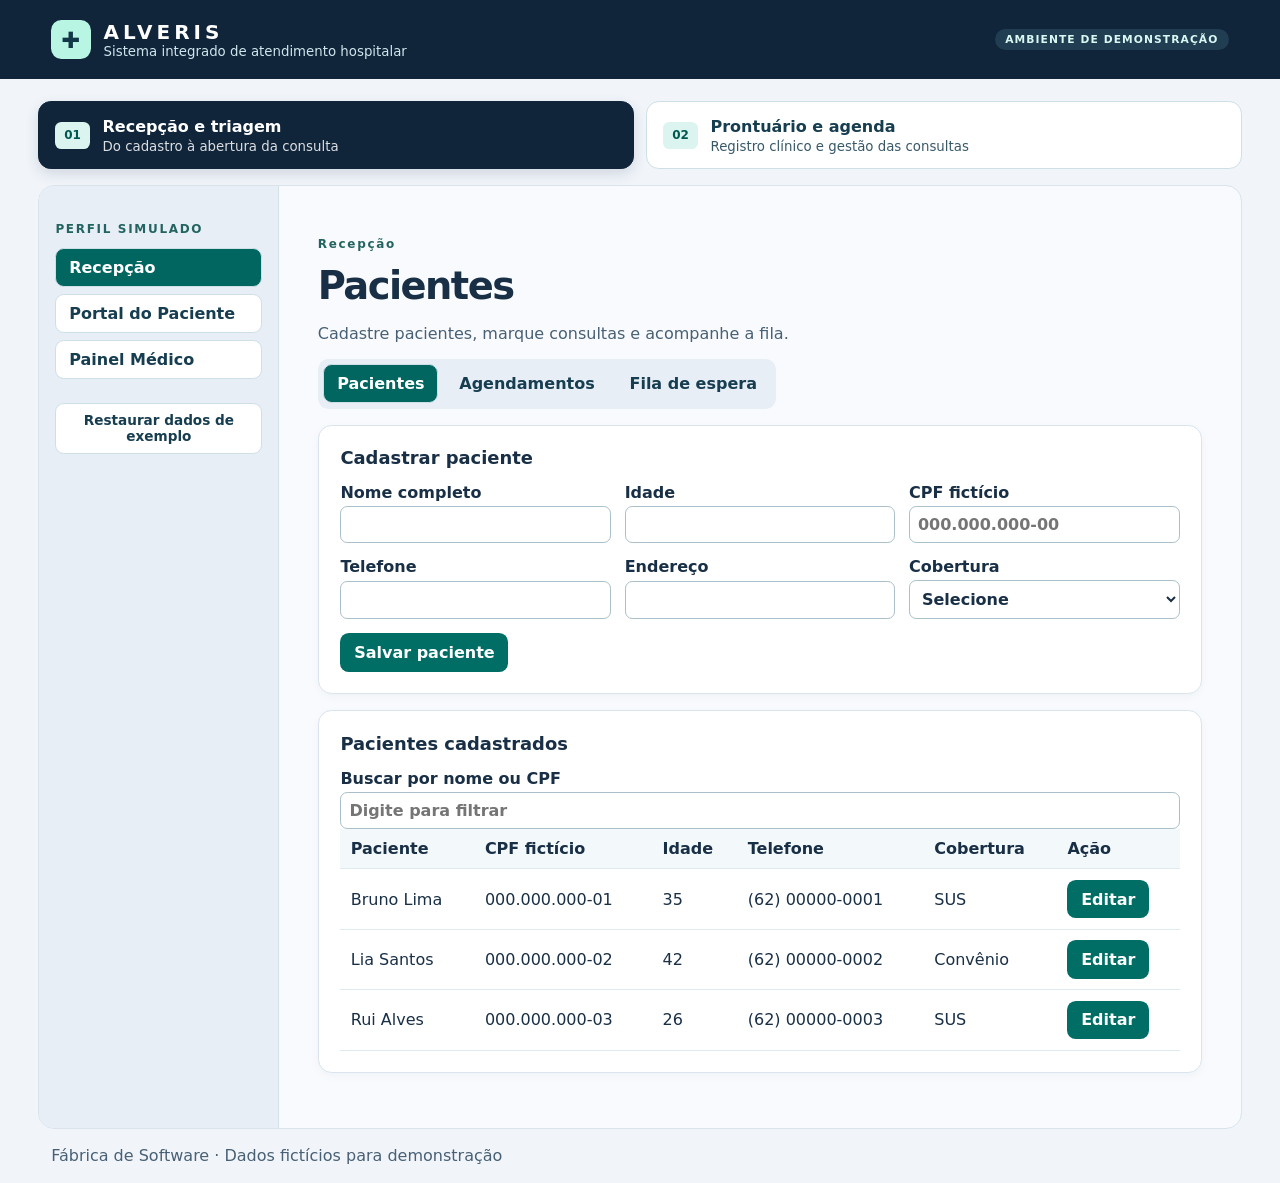
==== ALVERIS/index.html @ 59f76d92 "Prototipo2" ====
<!doctype html>
<html lang="pt-BR">
<head>
<meta charset="utf-8">
<meta name="viewport" content="width=device-width, initial-scale=1">
<title>ALVERIS | Atendimento hospitalar</title>
<link rel="stylesheet" href="style.css">
<script defer src="app.js"></script>
</head>
<body>
<header><div class="brand"><span class="logo" aria-hidden="true">✚</span><div><strong>ALVERIS</strong><small>Sistema integrado de atendimento hospitalar</small></div></div><span class="badge">AMBIENTE DE DEMONSTRAÇÃO</span></header>
<div class="shell"><nav id="modules" aria-label="Áreas do sistema"></nav>
<div class="layout">
<aside><p class="eyebrow">PERFIL SIMULADO</p><nav id="roles" aria-label="Perfis"></nav><button class="secondary reset" id="reset">Restaurar dados de exemplo</button></aside>
<main><p class="eyebrow" id="section"></p><h1 id="title"></h1><p class="muted" id="description"></p><nav id="tabs" aria-label="Telas"></nav><p id="message" role="status" aria-live="polite"></p><div id="content"></div></main>
</div>
</div>
<footer>Fábrica de Software · Dados fictícios para demonstração</footer>
</body>
</html>
---- ALVERIS/style.css ----
* { box-sizing: border-box; }
:root { font-family: system-ui, sans-serif; color: #182e42; background: #eff5f7; }
body { margin: 0; }
header, footer { padding: 1.1rem clamp(1rem, 4vw, 3.5rem); }
header { background: #103449; color: white; display: flex; align-items: center; justify-content: space-between; flex-wrap: wrap; gap: 1rem; }
.brand { display: flex; align-items: center; gap: .8rem; }
.brand strong { font-size: 1.25rem; letter-spacing: .12em; }
.brand small { display: block; color: #d0e5eb; }
.logo { background: #00746e; padding: .4rem .65rem; border-radius: .65rem; font-size: 1.4rem; }
.badge { background: #dff4ef; color: #11564e; border-radius: 1rem; padding: .25rem .65rem; font-size: .83rem; display: inline-block; }
.layout { display: grid; grid-template-columns: 15rem minmax(0, 1fr); max-width: 1450px; margin: auto; min-height: 78vh; }
aside { padding: 1.5rem 1rem; border-right: 1px solid #d2e2e8; }
main { padding: clamp(1rem, 3vw, 2.5rem); }
.eyebrow { color: #246460; font-size: .75rem; font-weight: 800; letter-spacing: .14em; }
h1 { margin: .25rem 0; font-size: clamp(1.65rem, 3vw, 2.4rem); }
h2 { margin-top: 0; font-size: 1.12rem; }
.muted, footer { color: #486075; }
nav { display: flex; flex-wrap: wrap; gap: .45rem; }
aside nav { display: grid; }
button, input, select { font: inherit; }
button { border: 1px solid transparent; border-radius: .55rem; background: #00665f; color: white; padding: .55rem .8rem; cursor: pointer; font-weight: 650; }
button.secondary, nav button { background: white; color: #173d50; border-color: #cedfe5; }
nav button[aria-current="true"] { background: #00665f; color: white; }
button:hover:not(:disabled) { filter: brightness(.92); }
button:disabled { opacity: .55; cursor: default; }
:focus-visible { outline: 3px solid #2275c1; outline-offset: 2px; }
.reset { margin-top: 1.5rem; font-size: .85rem; }
.panel { background: white; border: 1px solid #d4e3ea; padding: clamp(.8rem, 2vw, 1.35rem); border-radius: .85rem; margin: 1rem 0; }
.fields, dl { display: grid; grid-template-columns: repeat(auto-fit, minmax(min(100%, 13rem), 1fr)); gap: .85rem; }
label { display: grid; gap: .25rem; font-weight: 650; }
input, select { border: 1px solid #aabfc9; border-radius: .45rem; padding: .5rem; width: 100%; color: inherit; background: white; }
form .actions { margin-top: .9rem; }
.actions { display: flex; flex-wrap: wrap; gap: .45rem; }
.scroll { overflow-x: auto; }
table { width: 100%; border-collapse: collapse; text-align: left; }
th, td { padding: .65rem; border-bottom: 1px solid #deeaee; }
th { background: #f3f8fa; }
dd { margin: .25rem 0 .5rem; }
dt { font-weight: 700; }
#message:empty { display: none; }
#message { padding: .7rem; border-radius: .5rem; background: #dff4ef; }
#message.error { color: #872418; background: #fdebe6; }
@media(max-width: 700px) {
  .layout { grid-template-columns: 1fr; }
  aside { border-right: 0; border-bottom: 1px solid #d2e2e8; }
  aside nav { display: flex; }
}

/* Estrutura e identidade visual */
:root {
  --ink: #182f46;
  --navy: #10243a;
  --teal: #006e64;
  --line: #d9e4ed;
  background: #f1f5fa;
  color: var(--ink);
}
header { background: var(--navy); padding-block: 1.25rem; }
header .badge { background: #203d52; color: #d9f8f2; letter-spacing: .1em; font-size: .67rem; font-weight: 800; }
.brand strong { letter-spacing: .2em; }
.logo { background: #b9f5e3; color: #123748; }
.shell { max-width: 1460px; margin: auto; padding: 1.4rem clamp(.8rem, 3vw, 2.5rem) 0; }
#modules { display: grid; grid-template-columns: repeat(2, minmax(0, 1fr)); gap: .8rem; margin-bottom: 1rem; }
#modules button { display: flex; align-items: center; gap: .8rem; text-align: left; padding: .9rem 1rem; border-radius: .8rem; }
#modules button[aria-current="true"] { background: var(--navy); border-color: var(--navy); color: white; box-shadow: 0 5px 14px #142e4524; }
#modules strong, #modules small { display: block; }
#modules small { font-weight: 500; margin-top: .2rem; opacity: .85; }
.module-number { font-size: .75rem; font-weight: 800; background: #dcf4ef; color: #005951; padding: .4rem .55rem; border-radius: .4rem; }
.layout { border: 1px solid var(--line); border-radius: 1rem; background: #f8fafd; overflow: hidden; }
aside { background: #e7eef6; }
aside nav button { text-align: left; }
main { min-width: 0; }
h1 { letter-spacing: -.04em; }
#tabs { padding: .35rem; background: #e7eef6; border-radius: .65rem; width: fit-content; max-width: 100%; }
#tabs button:not([aria-current="true"]) { background: transparent; border-color: transparent; }
.panel { border-color: var(--line); box-shadow: 0 3px 10px #142e4509; }
button { background: var(--teal); }
input, select, textarea { font: inherit; }
textarea { width: 100%; border: 1px solid #aabfc9; border-radius: .45rem; padding: .55rem; resize: vertical; color: inherit; }
.prescription-fields { margin-top: 1rem; }
summary { cursor: pointer; color: var(--teal); font-weight: 700; }
details p { overflow-wrap: anywhere; white-space: pre-wrap; }
td { overflow-wrap: anywhere; }
td small { color: #486075; }
@media(max-width: 560px) {
  #modules { grid-template-columns: 1fr; }
}
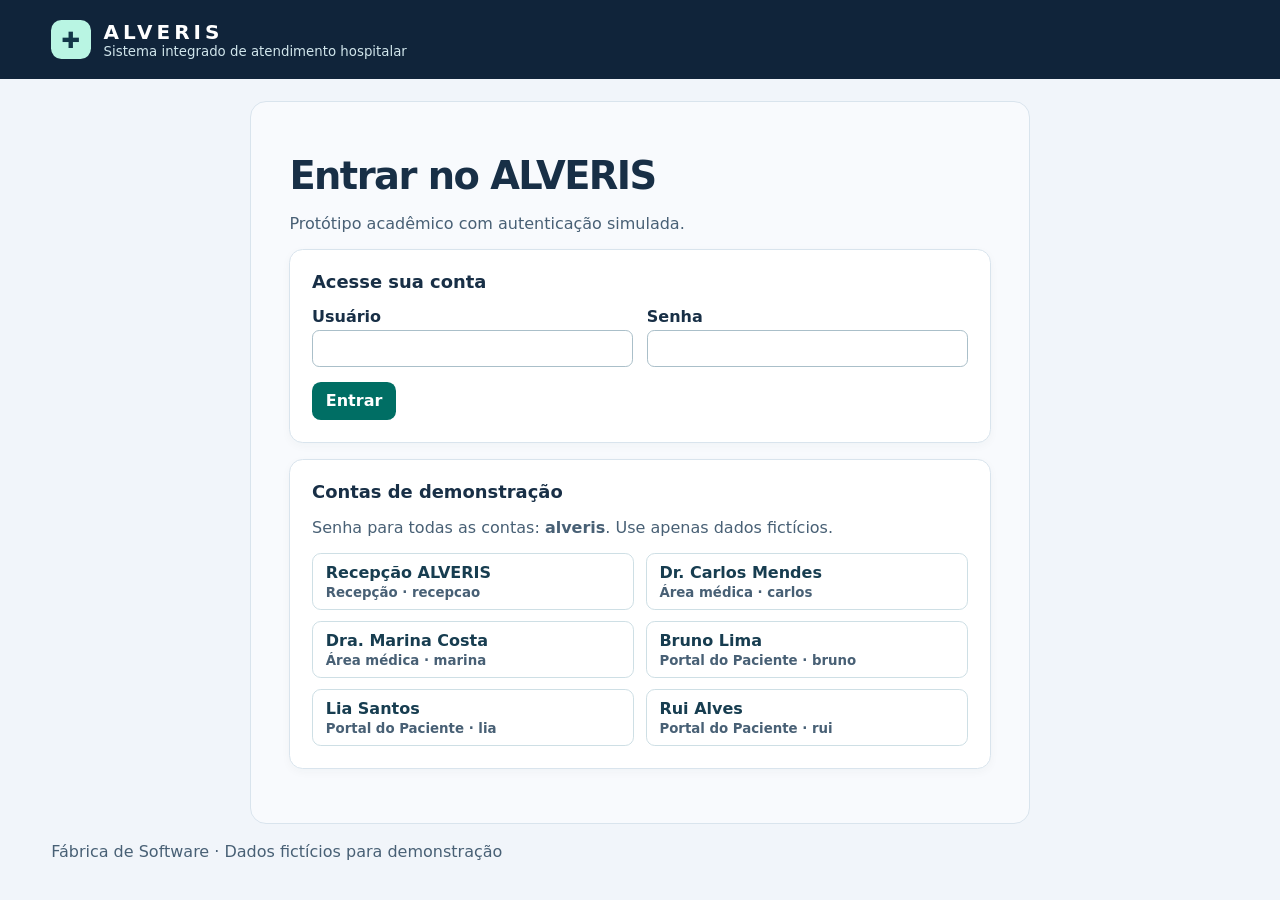
==== commit ba95e1b7: "Atualização final Atualiza histórico de pacientes, agenda e documentação" ====
--- a/ALVERIS/index.html
+++ b/ALVERIS/index.html
@@ -8,11 +8,11 @@
 <script defer src="app.js"></script>
 </head>
 <body>
-<header><div class="brand"><span class="logo" aria-hidden="true">✚</span><div><strong>ALVERIS</strong><small>Sistema integrado de atendimento hospitalar</small></div></div><span class="badge">AMBIENTE DE DEMONSTRAÇÃO</span></header>
-<div class="shell"><nav id="modules" aria-label="Áreas do sistema"></nav>
-<div class="layout">
-<aside><p class="eyebrow">PERFIL SIMULADO</p><nav id="roles" aria-label="Perfis"></nav><button class="secondary reset" id="reset">Restaurar dados de exemplo</button></aside>
-<main><p class="eyebrow" id="section"></p><h1 id="title"></h1><p class="muted" id="description"></p><nav id="tabs" aria-label="Telas"></nav><p id="message" role="status" aria-live="polite"></p><div id="content"></div></main>
+<header><div class="brand"><span class="logo" aria-hidden="true">✚</span><div><strong>ALVERIS</strong><small>Sistema integrado de atendimento hospitalar</small></div></div><div class="session-bar" id="session-bar" hidden><span id="identity"></span><button class="secondary" id="logout">Sair</button></div></header>
+<div class="shell">
+<div class="layout" id="layout">
+<aside id="sidebar" hidden><p class="eyebrow" id="profile"></p><nav id="tabs" aria-label="Telas"></nav><button class="secondary reset" id="reset" hidden>Restaurar dados de exemplo</button></aside>
+<main><p class="eyebrow" id="section"></p><h1 id="title"></h1><p class="muted" id="description"></p><p id="message" role="status" aria-live="polite"></p><div id="content"></div></main>
 </div>
 </div>
 <footer>Fábrica de Software · Dados fictícios para demonstração</footer>
--- a/ALVERIS/style.css
+++ b/ALVERIS/style.css
@@ -85,3 +85,25 @@
 @media(max-width: 560px) {
   #modules { grid-template-columns: 1fr; }
 }
+
+[hidden] { display: none !important; }
+.session-bar { display: flex; align-items: center; gap: 1rem; }
+.session-bar span { font-weight: 650; }
+.layout.signed-out { display: block; max-width: 780px; min-height: auto; }
+#tabs { display: grid; width: 100%; padding: 0; gap: .35rem; background: transparent; }
+#tabs a { color: var(--ink); text-decoration: none; padding: .65rem .75rem; border-radius: .55rem; }
+#tabs a:hover { background: #f1f7fc; }
+#tabs a[aria-current="page"] { background: var(--navy); color: #fff; font-weight: 700; }
+.account-grid, .prescription-grid { display: grid; grid-template-columns: repeat(auto-fit, minmax(min(100%, 15rem), 1fr)); gap: .7rem; }
+.account-grid button { text-align: left; }
+.account-grid small, .prescription-card small { display: block; margin-top: .2rem; color: #486075; }
+.prescription-card { margin: 0; }
+.prescription-card ul { padding-left: 1.2rem; }
+.prescription-card li + li { margin-top: .5rem; }
+.alert { color: #872418; }
+dialog { width: min(94vw, 700px); padding: 1.4rem; border: 1px solid var(--line); border-radius: 1rem; color: var(--ink); }
+dialog::backdrop { background: #10243a88; }
+dialog .actions { margin-top: 1rem; }
+@media(max-width: 700px) {
+  #tabs { display: flex; flex-wrap: wrap; }
+}
